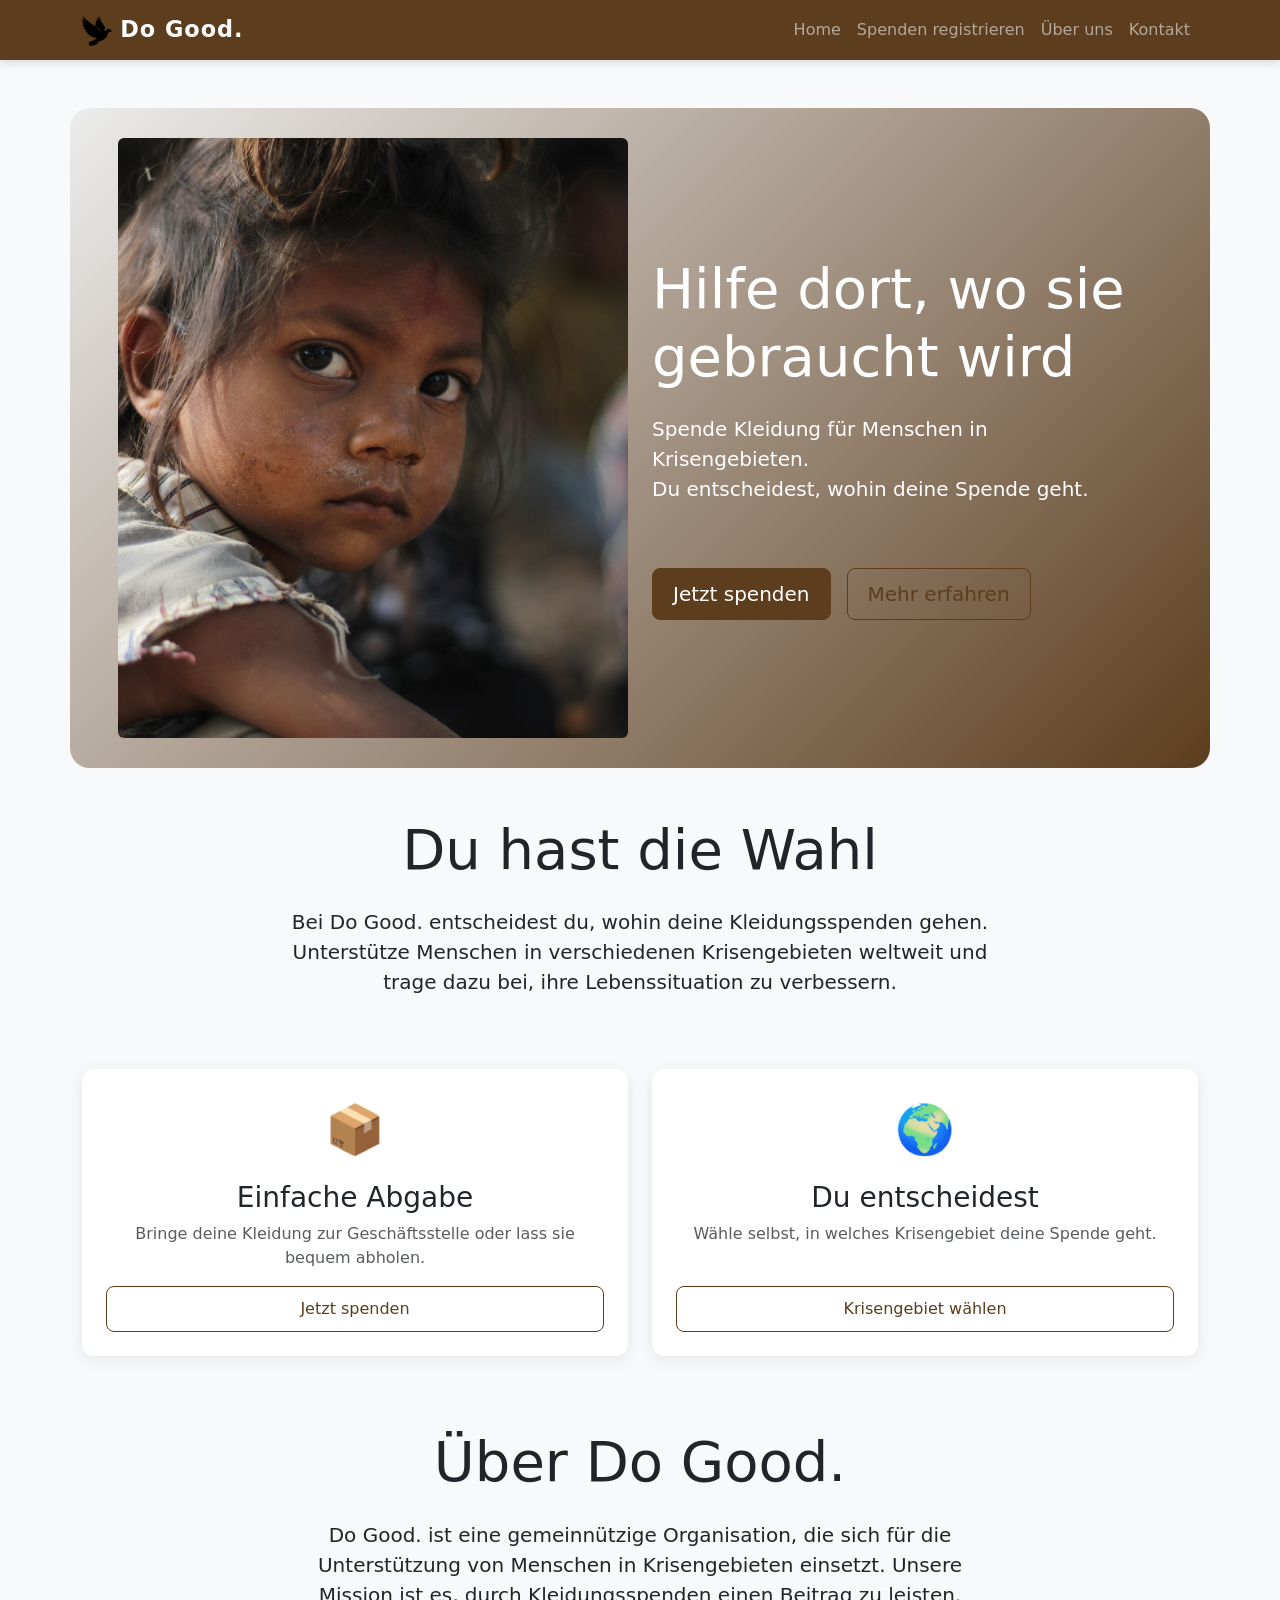
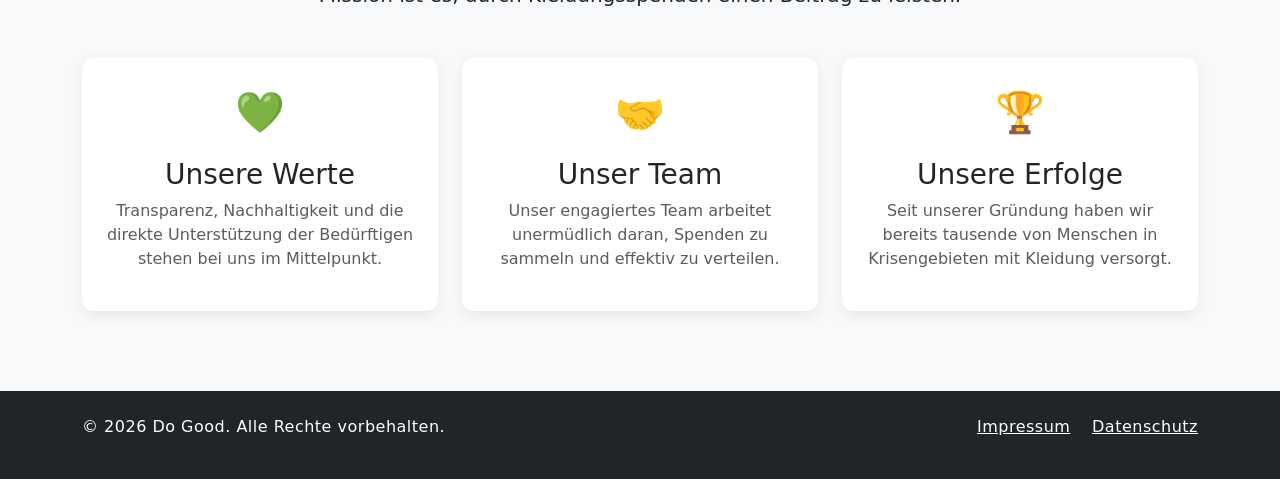
==== index.html @ 448fb894 "Do Good. Webanwendung - Kleiderspenden-Portal" ====
<!doctype html>
<html lang="de">

<head>
    <meta charset="UTF-8" />
    <meta name="viewport" content="width=device-width, initial-scale=1.0" />
    <title>Do Good. - Kleiderspenden</title>

    <!-- Bootstrap CSS -->
    <link href="https://cdn.jsdelivr.net/npm/bootstrap@5.3.0/dist/css/bootstrap.min.css" rel="stylesheet" />

    <!-- Eigene Styles -->
    <link rel="stylesheet" href="style.css" />
</head>

<body class="d-flex flex-column min-vh-100">

    <!-- Navigation (Requirement 2) -->
    <nav class="navbar navbar-expand-lg navbar-dark bg-primary">
        <div class="container">

            <!-- Logo mit Bild und Markenname (Requirement 1) -->
            <a class="navbar-brand" href="#home">
                <img src="bird.png" alt="Logo" width="30" height="30">
                <strong> Do Good.</strong>
            </a>

            <!-- Navigationslinks -->
            <div class="navbar-nav">
                <a class="nav-link" href="#home">Home</a>
                <a class="nav-link" href="registrierung.html">Spenden registrieren</a>
                <a class="nav-link" href="#ueber">Über uns</a>
                <a class="nav-link" href="mailto:kontakt@do-good.de">Kontakt</a>
            </div>

        </div>
    </nav>

    <!-- Hauptinhalt (Requirement 2) -->
    <main class="container mt-5">

        <!-- Hero-Bereich mit Bild und Einstiegstext -->
        <div class="hero-section row" id="home">

            <!-- Bild links -->
            <div class="col-md-6 ps-5">
                <a href="kind.jpg" target="_blank">
                    <img src="kind.jpg" alt="Kind in Not" class="img-fluid rounded w-100"
                        style="height: 600px; object-fit: cover;" />
                </a>
            </div>

            <!-- Text und Buttons rechts -->
            <div class="col-md-6">
                <div class="d-flex flex-column justify-content-center h-100 pe-5 text-center text-md-start">

                    <h1 class="display-4 mb-4">Hilfe dort, wo sie gebraucht wird</h1>
                    <p class="lead">
                        Spende Kleidung für Menschen in Krisengebieten.<br />
                        Du entscheidest, wohin deine Spende geht.
                    </p>

                    <!-- Call-to-Action Buttons -->
                    <div class="mt-5 d-flex flex-wrap gap-3 justify-content-center justify-content-md-start">
                        <a href="registrierung.html" class="btn btn-primary btn-lg">Jetzt spenden</a>
                        <a href="#info" class="btn btn-outline-primary btn-lg">Mehr erfahren</a>
                    </div>

                </div>
            </div>

        </div>

        <!-- Einleitungstext zur Spendenauswahl -->
        <div class="text-center mb-5 mt-5">
            <h1 class="display-4 mb-4">Du hast die Wahl</h1>
            <p class="lead mx-auto" style="max-width: 700px;">
                Bei Do Good. entscheidest du, wohin deine Kleidungsspenden gehen.
                Unterstütze Menschen in verschiedenen Krisengebieten weltweit
                und trage dazu bei, ihre Lebenssituation zu verbessern.
            </p>
        </div>

        <!-- Info-Karten: Abgabemöglichkeiten -->
        <section id="info" class="py-4">
            <div class="row g-4">

                <!-- Karte: Einfache Abgabe -->
                <div class="col-md-6">
                    <div class="card p-4 h-100 text-center d-flex flex-column">
                        <div style="font-size: 3rem;">📦</div>
                        <h3 class="mt-3">Einfache Abgabe</h3>
                        <p class="text-muted">
                            Bringe deine Kleidung zur Geschäftsstelle
                            oder lass sie bequem abholen.
                        </p>
                        <a href="registrierung.html" class="btn btn-outline-primary mt-auto">
                            Jetzt spenden
                        </a>
                    </div>
                </div>

                <!-- Karte: Krisengebiet wählen -->
                <div class="col-md-6">
                    <div class="card p-4 h-100 text-center d-flex flex-column">
                        <div style="font-size: 3rem;">🌍</div>
                        <h3 class="mt-3">Du entscheidest</h3>
                        <p class="text-muted">
                            Wähle selbst, in welches Krisengebiet
                            deine Spende geht.
                        </p>
                        <a href="registrierung.html" class="btn btn-outline-primary mt-auto">
                            Krisengebiet wählen
                        </a>
                    </div>
                </div>

            </div>
        </section>

        <!-- Über uns Bereich -->
        <section id="ueber" class="mt-5" style="padding-bottom: 80px;">

            <!-- Einleitungstext -->
            <div class="text-center mb-5">
                <h1 class="display-4 mb-4">Über Do Good.</h1>
                <p class="lead mx-auto" style="max-width: 700px;">
                    Do Good. ist eine gemeinnützige Organisation, die sich für die
                    Unterstützung von Menschen in Krisengebieten einsetzt. Unsere
                    Mission ist es, durch Kleidungsspenden einen Beitrag zu leisten.
                </p>
            </div>

            <!-- Informationskarten: Werte, Team, Erfolge -->
            <div class="row g-4">

                <!-- Karte: Unsere Werte -->
                <div class="col-12 col-md-4">
                    <div class="card p-4 h-100 text-center d-flex flex-column">
                        <div style="font-size: 2.5rem;">💚</div>
                        <h3 class="mt-3">Unsere Werte</h3>
                        <p class="text-muted">
                            Transparenz, Nachhaltigkeit und die direkte
                            Unterstützung der Bedürftigen stehen bei uns
                            im Mittelpunkt.
                        </p>
                    </div>
                </div>

                <!-- Karte: Unser Team -->
                <div class="col-12 col-md-4">
                    <div class="card p-4 h-100 text-center d-flex flex-column">
                        <div style="font-size: 2.5rem;">🤝</div>
                        <h3 class="mt-3">Unser Team</h3>
                        <p class="text-muted">
                            Unser engagiertes Team arbeitet unermüdlich daran,
                            Spenden zu sammeln und effektiv zu verteilen.
                        </p>
                    </div>
                </div>

                <!-- Karte: Unsere Erfolge -->
                <div class="col-12 col-md-4">
                    <div class="card p-4 h-100 text-center d-flex flex-column">
                        <div style="font-size: 2.5rem;">🏆</div>
                        <h3 class="mt-3">Unsere Erfolge</h3>
                        <p class="text-muted">
                            Seit unserer Gründung haben wir bereits tausende
                            von Menschen in Krisengebieten mit Kleidung versorgt.
                        </p>
                    </div>
                </div>

            </div>
        </section>

    </main>

    <!-- Footer (Requirement 2) -->
    <footer class="bg-dark text-white mt-auto py-4">
        <div class="container">
            <div class="row">

                <!-- Copyright -->
                <div class="col-md-6">
                    <p>&copy; 2026 Do Good. Alle Rechte vorbehalten.</p>
                </div>

                <!-- Links -->
                <div class="col-md-6 text-end">
                    <a href="#impressum" class="text-white me-3">Impressum</a>
                    <a href="#datenschutz" class="text-white">Datenschutz</a>
                </div>

            </div>
        </div>
    </footer>

    <!-- Bootstrap JS -->
    <script src="https://cdn.jsdelivr.net/npm/bootstrap@5.3.0/dist/js/bootstrap.bundle.min.js"></script>

</body>

</html>
---- style.css ----
/* ===== FARB-VARIABLEN ===== */
:root {
    --farbe-braun:        #5C3D1E;
    --farbe-orange:       #e67a00;
    --farbe-grau:         #9e8a76;
}

/* ===== ALLGEMEIN ===== */
body {
    font-family: 'Segoe UI', system-ui, sans-serif;
    background-color: #f8f9fa;
}

/* ===== NAVBAR ===== */
.bg-primary {
    background-color: var(--farbe-braun) !important;
}

.navbar {
    box-shadow: 0 2px 10px rgba(0,0,0,0.15);
}

.navbar-brand {
    font-size: 1.4rem;
    letter-spacing: 1px;
}

/* ===== BUTTONS ===== */
.btn {
    border-radius: 8px !important;
    padding: 10px 20px !important;
    font-weight: 500 !important;
    transition: all 0.2s ease !important;
}

.btn:hover {
    transform: translateY(-1px);
    box-shadow: 0 4px 12px rgba(0,0,0,0.15) !important;
}

.btn-primary {
    background-color: var(--farbe-braun) !important;
    border-color: var(--farbe-braun) !important;
}

.btn-primary:hover {
    background-color: var(--farbe-orange) !important;
    border-color: var(--farbe-orange) !important;
}

/* Registrieren-Button (aktiv) */
.btn-success {
    background-color: var(--farbe-orange) !important;
    border-color: var(--farbe-orange) !important;
}

/* Registrieren-Button (deaktiviert) */
.btn-secondary {
    background-color: var(--farbe-grau) !important;
    border-color: var(--farbe-grau) !important;
}

.btn-outline-primary {
    color: var(--farbe-braun) !important;
    border-color: var(--farbe-braun) !important;
}

.btn-outline-primary:hover {
    background-color: var(--farbe-orange) !important;
    border-color: var(--farbe-orange) !important;
    color: #fff !important;
}

/* ===== CARDS ===== */
.card {
    border: none !important;
    border-radius: 12px !important;
    box-shadow: 0 4px 15px rgba(0,0,0,0.08);
}

/* ===== INPUTS ===== */
.form-control,
.form-select {
    border-radius: 8px !important;
    padding: 10px 14px !important;
    border: 1.5px solid #dee2e6 !important;
    transition: all 0.2s ease;
}

/* Fokus-Ring bei Eingabefeldern */
.form-control:focus,
.form-select:focus {
    border-color: var(--farbe-orange) !important;
    box-shadow: 0 0 0 0.25rem rgba(145, 94, 27, 0.25) !important;
}

/* ===== RADIO BUTTONS ===== */
/* Ausgewählt */
.form-check-input:checked {
    background-color: var(--farbe-orange) !important;
    border-color: var(--farbe-orange) !important;
    width: 20px !important;
    height: 20px !important;
}

/* Nicht ausgewählt */
.form-check-input:not(:checked) {
    background-color: #ffffff !important;
    border-color: var(--farbe-orange) !important;
    width: 20px !important;
    height: 20px !important;
}

/* ===== TABELLE (Bestätigungsseite) ===== */
.table th {
    background-color: #f8f9fa;
    font-weight: 600;
    width: 35%;
}

/* ===== HERO-SECTION (index.html) ===== */
.hero-section {
    background: linear-gradient(135deg, #ececec 0%, var(--farbe-braun) 100%);
    color: white !important;
    padding: 30px 0 !important;
    border-radius: 20px !important;
}

.hero-section h1,
.hero-section p {
    color: white !important;
}

/* ===== FOOTER ===== */
footer {
    letter-spacing: 0.5px;
}

footer a:hover {
    opacity: 0.7;
    transition: opacity 0.2s;
}
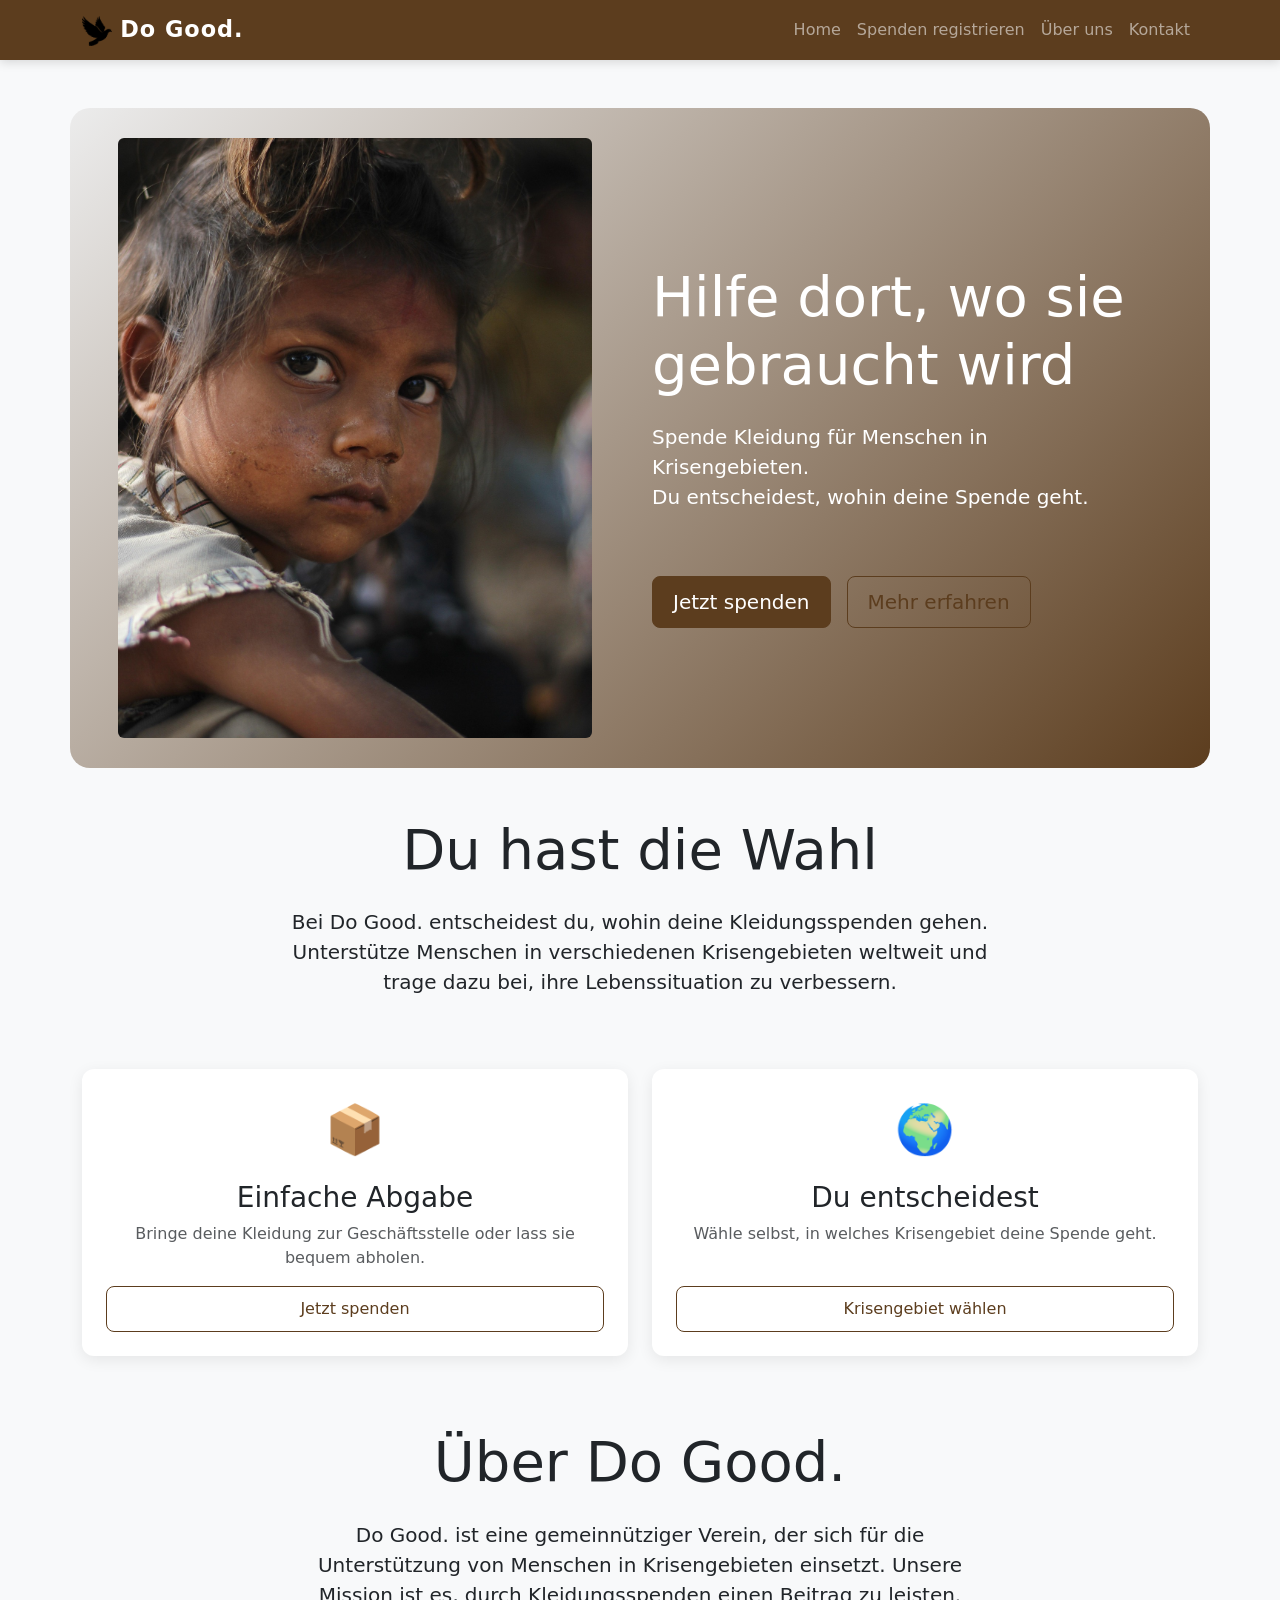
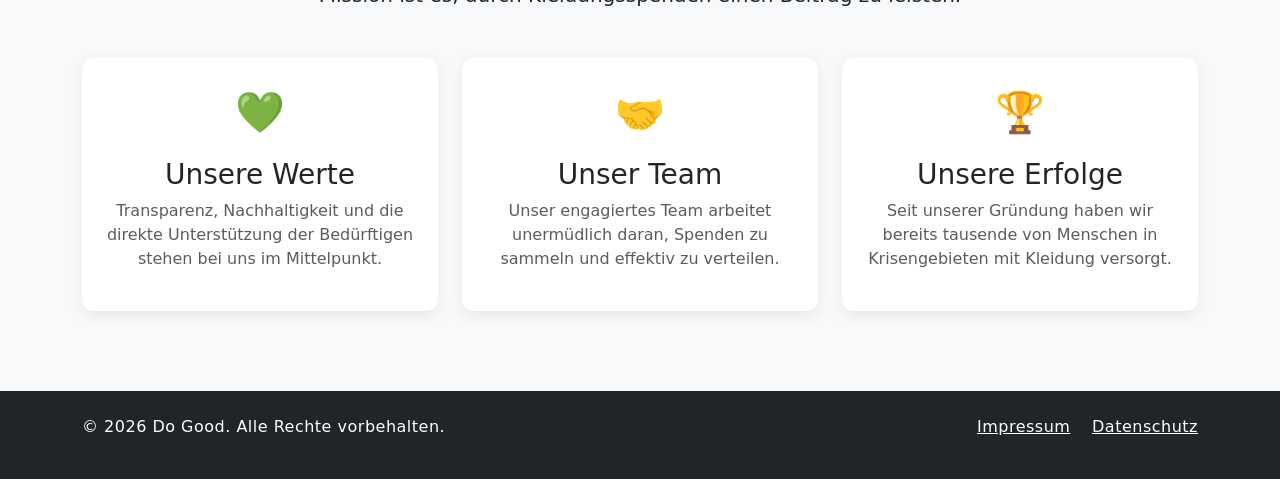
==== commit 7c0789cb: "final edits on details" ====
--- a/index.html
+++ b/index.html
@@ -9,41 +9,50 @@
     <!-- Bootstrap CSS -->
     <link href="https://cdn.jsdelivr.net/npm/bootstrap@5.3.0/dist/css/bootstrap.min.css" rel="stylesheet" />
 
+    <!-- Bootstrap JS -->
+    <script src="https://cdn.jsdelivr.net/npm/bootstrap@5.3.0/dist/js/bootstrap.bundle.min.js" defer></script>
+
     <!-- Eigene Styles -->
     <link rel="stylesheet" href="style.css" />
 </head>
 
 <body class="d-flex flex-column min-vh-100">
 
-    <!-- Navigation (Requirement 2) -->
+    <!-- Navigation -->
     <nav class="navbar navbar-expand-lg navbar-dark bg-primary">
         <div class="container">
 
-            <!-- Logo mit Bild und Markenname (Requirement 1) -->
-            <a class="navbar-brand" href="#home">
-                <img src="bird.png" alt="Logo" width="30" height="30">
+            <!-- Logo mit Bild und Markenname -->
+            <a class="navbar-brand" href="index.html">
+                <img src="bird.png" alt="Logo" width="30" height="30" href="index.html">
                 <strong> Do Good.</strong>
             </a>
 
-            <!-- Navigationslinks -->
-            <div class="navbar-nav">
-                <a class="nav-link" href="#home">Home</a>
-                <a class="nav-link" href="registrierung.html">Spenden registrieren</a>
-                <a class="nav-link" href="#ueber">Über uns</a>
-                <a class="nav-link" href="mailto:kontakt@do-good.de">Kontakt</a>
-            </div>
-
+            <!-- Hamburger-Button -->
+            <button class="navbar-toggler" type="button" data-bs-toggle="collapse" data-bs-target="#navbarNav">
+                <span class="navbar-toggler-icon"></span>
+            </button>
+
+            <!-- Navigationslinks  -->
+            <div class="collapse navbar-collapse" id="navbarNav">
+                <div class="navbar-nav ms-auto">
+                    <a class="nav-link" href="index.html">Home</a>
+                    <a class="nav-link" href="registrierung.html">Spenden registrieren</a>
+                    <a class="nav-link" href="index.html#ueber ">Über uns</a>
+                    <a class="nav-link" href="mailto:kontakt@do-good.de">Kontakt</a>
+                </div>
+            </div>
         </div>
     </nav>
 
-    <!-- Hauptinhalt (Requirement 2) -->
+    <!-- Hauptinhalt -->
     <main class="container mt-5">
 
         <!-- Hero-Bereich mit Bild und Einstiegstext -->
         <div class="hero-section row" id="home">
 
             <!-- Bild links -->
-            <div class="col-md-6 ps-5">
+            <div class="col-md-6 ps-5 pe-5">
                 <a href="kind.jpg" target="_blank">
                     <img src="kind.jpg" alt="Kind in Not" class="img-fluid rounded w-100"
                         style="height: 600px; object-fit: cover;" />
@@ -54,7 +63,7 @@
             <div class="col-md-6">
                 <div class="d-flex flex-column justify-content-center h-100 pe-5 text-center text-md-start">
 
-                    <h1 class="display-4 mb-4">Hilfe dort, wo sie gebraucht wird</h1>
+                    <h1 class="display-4 mb-4 pt-3">Hilfe dort, wo sie gebraucht wird</h1>
                     <p class="lead">
                         Spende Kleidung für Menschen in Krisengebieten.<br />
                         Du entscheidest, wohin deine Spende geht.
@@ -68,7 +77,6 @@
 
                 </div>
             </div>
-
         </div>
 
         <!-- Einleitungstext zur Spendenauswahl -->
@@ -125,7 +133,7 @@
             <div class="text-center mb-5">
                 <h1 class="display-4 mb-4">Über Do Good.</h1>
                 <p class="lead mx-auto" style="max-width: 700px;">
-                    Do Good. ist eine gemeinnützige Organisation, die sich für die
+                    Do Good. ist eine gemeinnütziger Verein, der sich für die
                     Unterstützung von Menschen in Krisengebieten einsetzt. Unsere
                     Mission ist es, durch Kleidungsspenden einen Beitrag zu leisten.
                 </p>
@@ -135,7 +143,7 @@
             <div class="row g-4">
 
                 <!-- Karte: Unsere Werte -->
-                <div class="col-12 col-md-4">
+                <div class="col-md-4">
                     <div class="card p-4 h-100 text-center d-flex flex-column">
                         <div style="font-size: 2.5rem;">💚</div>
                         <h3 class="mt-3">Unsere Werte</h3>
@@ -148,7 +156,7 @@
                 </div>
 
                 <!-- Karte: Unser Team -->
-                <div class="col-12 col-md-4">
+                <div class="col-md-4">
                     <div class="card p-4 h-100 text-center d-flex flex-column">
                         <div style="font-size: 2.5rem;">🤝</div>
                         <h3 class="mt-3">Unser Team</h3>
@@ -160,7 +168,7 @@
                 </div>
 
                 <!-- Karte: Unsere Erfolge -->
-                <div class="col-12 col-md-4">
+                <div class="col-md-4">
                     <div class="card p-4 h-100 text-center d-flex flex-column">
                         <div style="font-size: 2.5rem;">🏆</div>
                         <h3 class="mt-3">Unsere Erfolge</h3>
@@ -182,12 +190,12 @@
             <div class="row">
 
                 <!-- Copyright -->
-                <div class="col-md-6">
+                <div class="col-6">
                     <p>&copy; 2026 Do Good. Alle Rechte vorbehalten.</p>
                 </div>
 
                 <!-- Links -->
-                <div class="col-md-6 text-end">
+                <div class="col-6 text-end">
                     <a href="#impressum" class="text-white me-3">Impressum</a>
                     <a href="#datenschutz" class="text-white">Datenschutz</a>
                 </div>
@@ -196,8 +204,7 @@
         </div>
     </footer>
 
-    <!-- Bootstrap JS -->
-    <script src="https://cdn.jsdelivr.net/npm/bootstrap@5.3.0/dist/js/bootstrap.bundle.min.js"></script>
+
 
 </body>
 
--- a/style.css
+++ b/style.css
@@ -1,23 +1,23 @@
-/* ===== FARB-VARIABLEN ===== */
+/* farb-variablen */
 :root {
-    --farbe-braun:        #5C3D1E;
-    --farbe-orange:       #e67a00;
-    --farbe-grau:         #9e8a76;
+    --farbe-braun:   #5C3D1E;
+    --farbe-orange:  #e67a00;
+    --farbe-grau:    #5b4d40;
 }
 
-/* ===== ALLGEMEIN ===== */
+/* allgemein */
 body {
     font-family: 'Segoe UI', system-ui, sans-serif;
     background-color: #f8f9fa;
 }
 
-/* ===== NAVBAR ===== */
+/* navbar */
 .bg-primary {
     background-color: var(--farbe-braun) !important;
 }
 
 .navbar {
-    box-shadow: 0 2px 10px rgba(0,0,0,0.15);
+    box-shadow: 0 2px 10px rgba(0, 0, 0, 0.15);
 }
 
 .navbar-brand {
@@ -25,7 +25,7 @@
     letter-spacing: 1px;
 }
 
-/* ===== BUTTONS ===== */
+/* buttons */
 .btn {
     border-radius: 8px !important;
     padding: 10px 20px !important;
@@ -35,7 +35,7 @@
 
 .btn:hover {
     transform: translateY(-1px);
-    box-shadow: 0 4px 12px rgba(0,0,0,0.15) !important;
+    box-shadow: 0 4px 12px rgba(0, 0, 0, 0.15) !important;
 }
 
 .btn-primary {
@@ -48,13 +48,13 @@
     border-color: var(--farbe-orange) !important;
 }
 
-/* Registrieren-Button (aktiv) */
+/* registrieren-button aktiv */
 .btn-success {
     background-color: var(--farbe-orange) !important;
     border-color: var(--farbe-orange) !important;
 }
 
-/* Registrieren-Button (deaktiviert) */
+/* registrieren-button deaktiviert */
 .btn-secondary {
     background-color: var(--farbe-grau) !important;
     border-color: var(--farbe-grau) !important;
@@ -71,14 +71,14 @@
     color: #fff !important;
 }
 
-/* ===== CARDS ===== */
+/* cards */
 .card {
     border: none !important;
     border-radius: 12px !important;
-    box-shadow: 0 4px 15px rgba(0,0,0,0.08);
+    box-shadow: 0 4px 15px rgba(0, 0, 0, 0.08);
 }
 
-/* ===== INPUTS ===== */
+/* inputs */
 .form-control,
 .form-select {
     border-radius: 8px !important;
@@ -87,15 +87,15 @@
     transition: all 0.2s ease;
 }
 
-/* Fokus-Ring bei Eingabefeldern */
+/* fokus-ring bei eingabefeldern */
 .form-control:focus,
 .form-select:focus {
     border-color: var(--farbe-orange) !important;
     box-shadow: 0 0 0 0.25rem rgba(145, 94, 27, 0.25) !important;
 }
 
-/* ===== RADIO BUTTONS ===== */
-/* Ausgewählt */
+/* radio buttons */
+/* ausgewaehlt */
 .form-check-input:checked {
     background-color: var(--farbe-orange) !important;
     border-color: var(--farbe-orange) !important;
@@ -103,7 +103,7 @@
     height: 20px !important;
 }
 
-/* Nicht ausgewählt */
+/* nicht ausgewaehlt */
 .form-check-input:not(:checked) {
     background-color: #ffffff !important;
     border-color: var(--farbe-orange) !important;
@@ -111,14 +111,14 @@
     height: 20px !important;
 }
 
-/* ===== TABELLE (Bestätigungsseite) ===== */
+/* tabelle bestoetigungsseite */
 .table th {
     background-color: #f8f9fa;
     font-weight: 600;
     width: 35%;
 }
 
-/* ===== HERO-SECTION (index.html) ===== */
+/* hero-section index.html */
 .hero-section {
     background: linear-gradient(135deg, #ececec 0%, var(--farbe-braun) 100%);
     color: white !important;
@@ -131,7 +131,7 @@
     color: white !important;
 }
 
-/* ===== FOOTER ===== */
+/* footer */
 footer {
     letter-spacing: 0.5px;
 }
